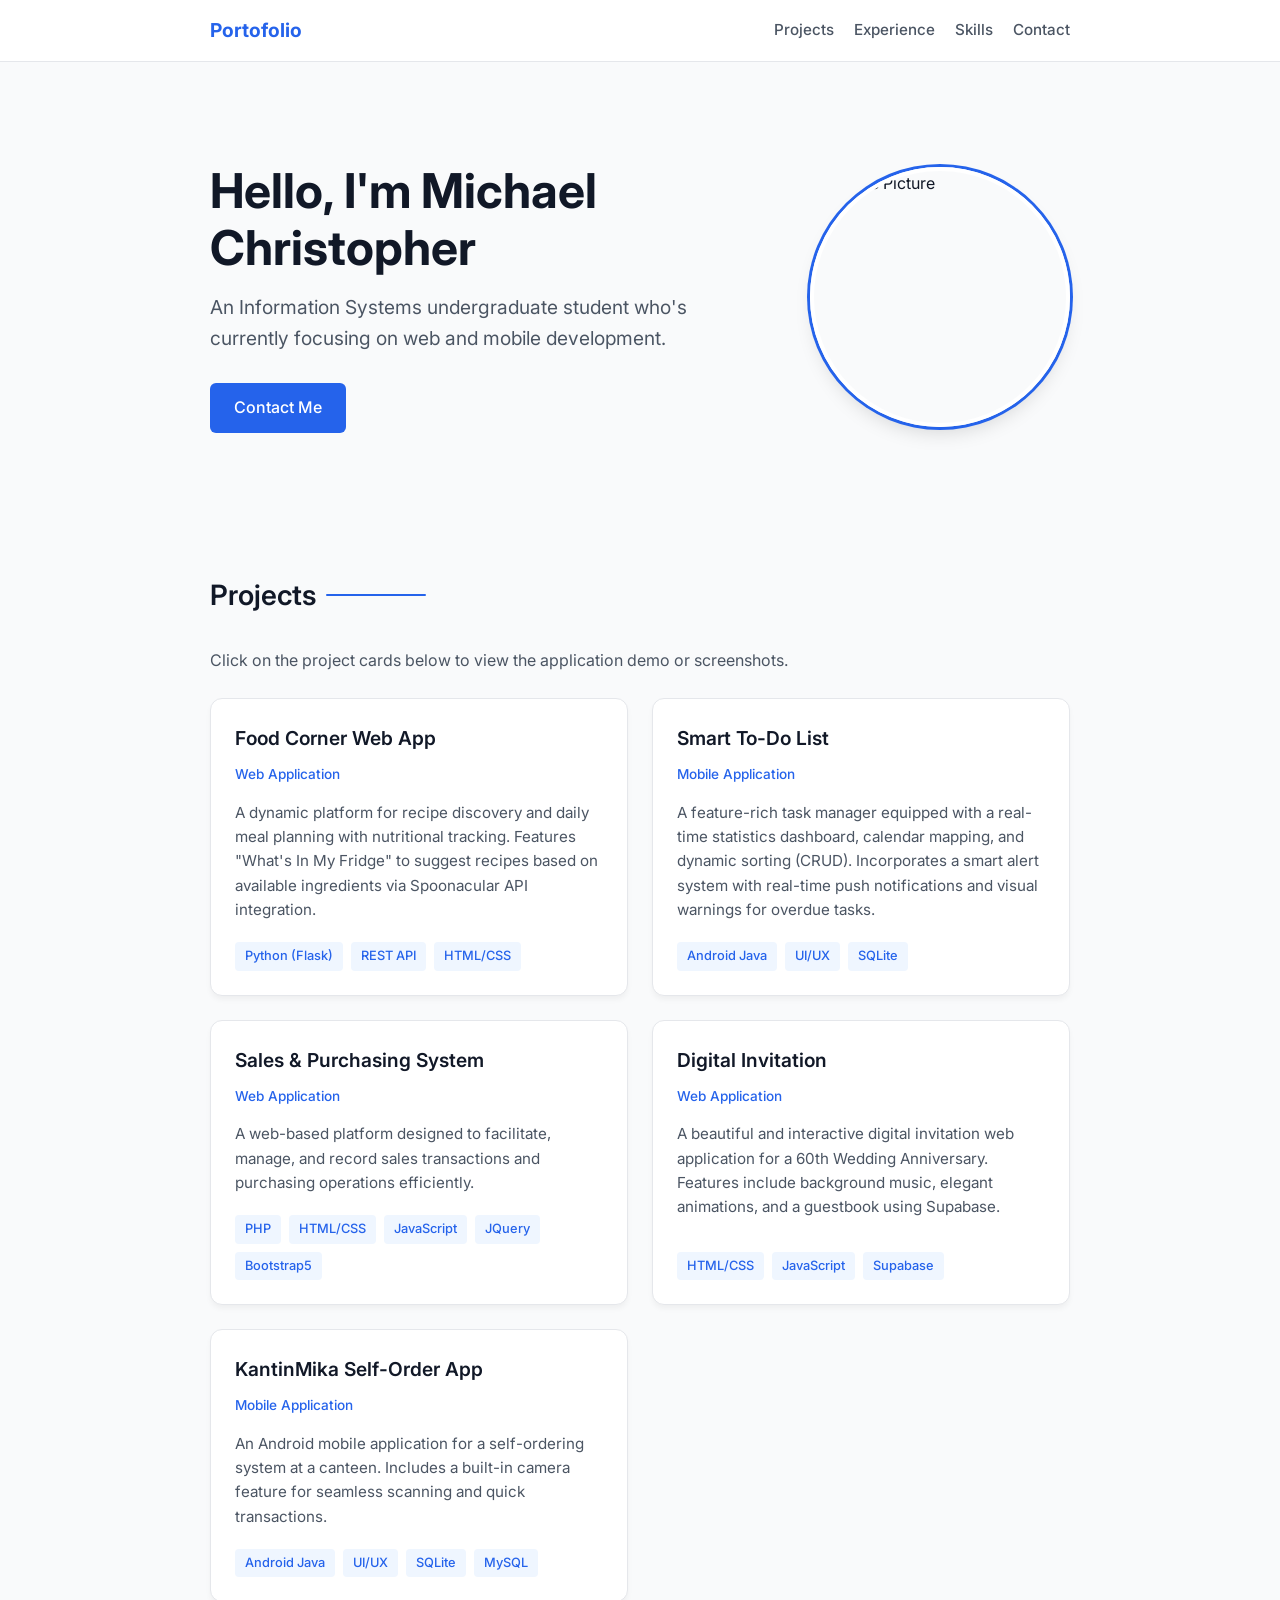
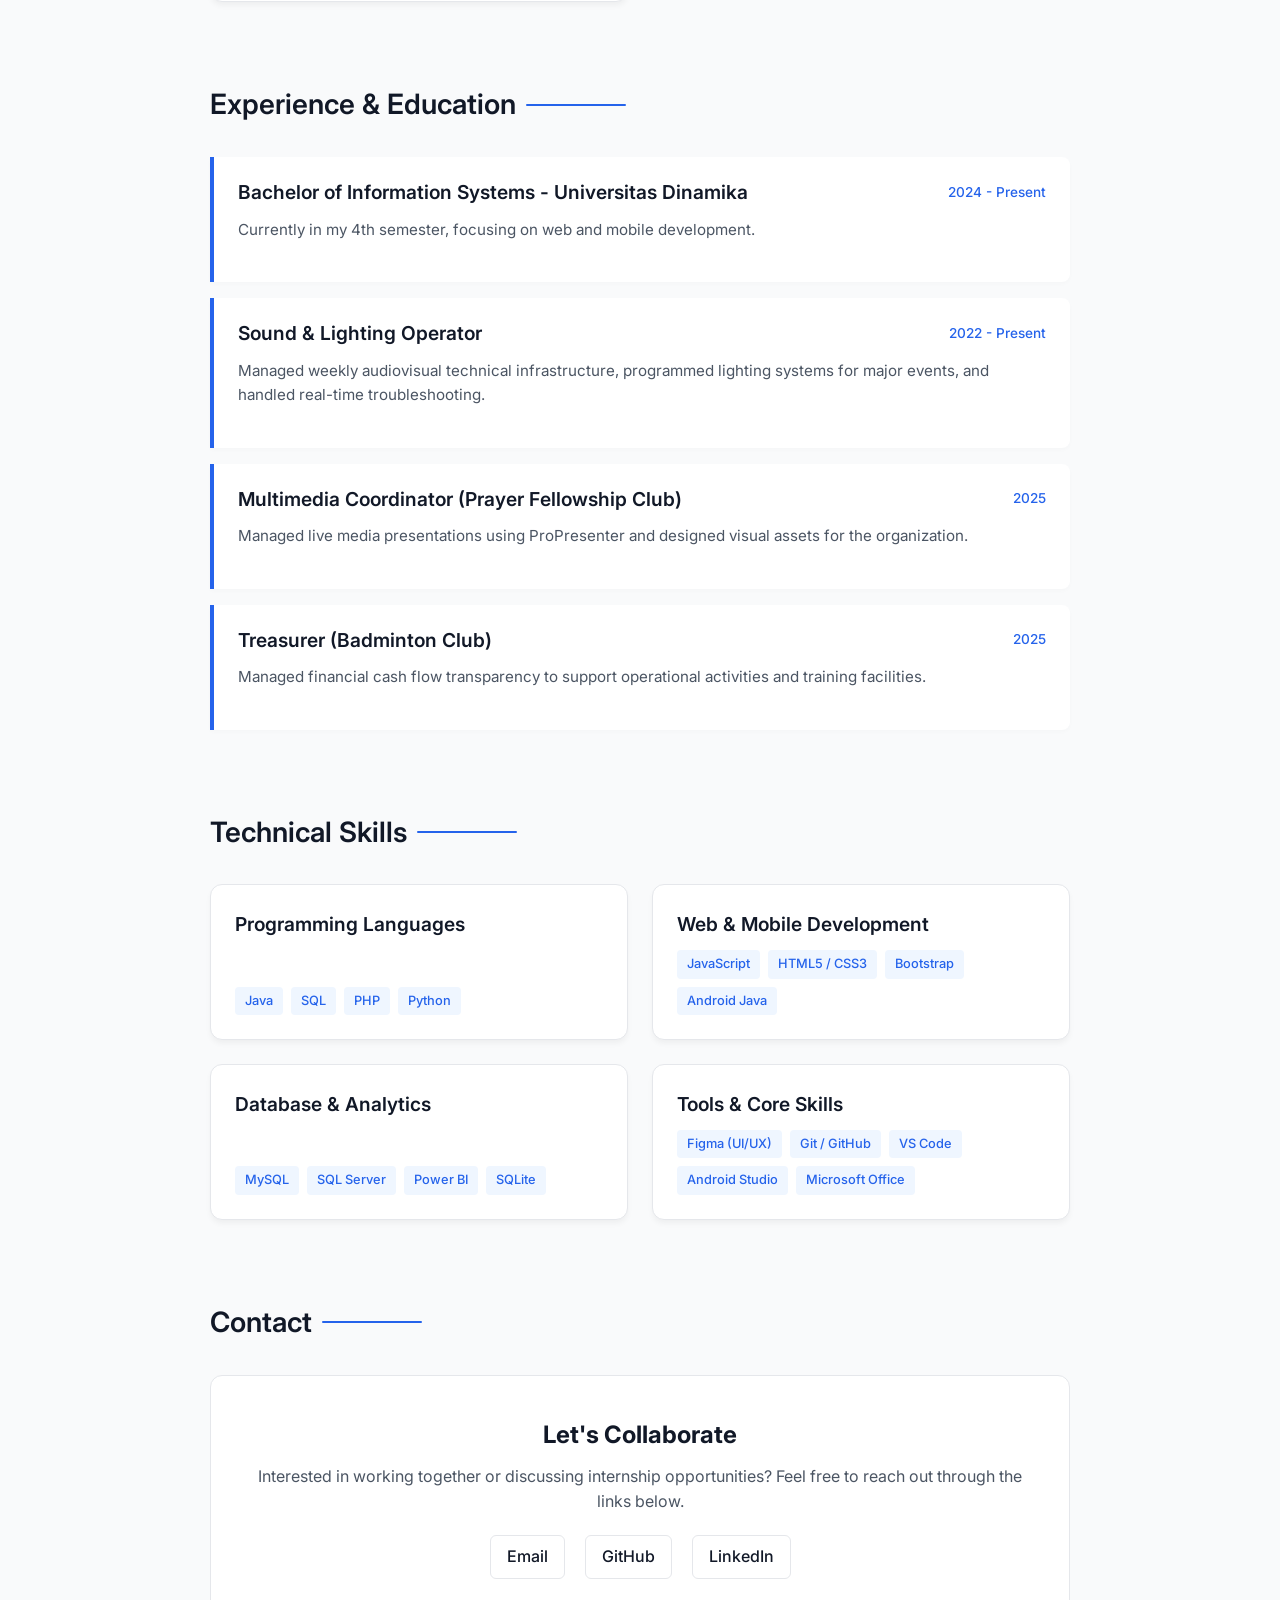
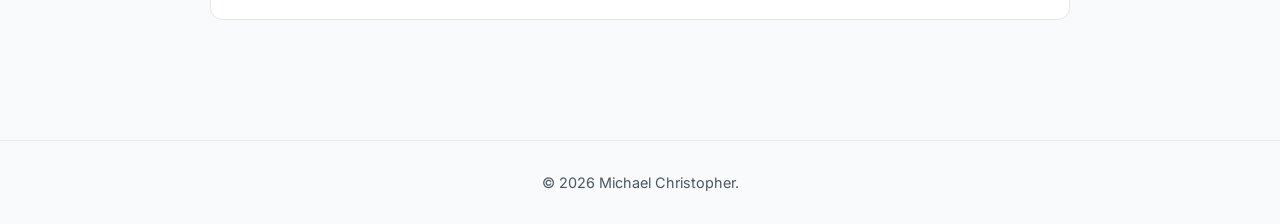
==== index.html @ 3470e1c9 "Initial commit porto" ====
<!DOCTYPE html>
<html lang="en">

<head>
    <meta charset="UTF-8">
    <meta name="viewport" content="width=device-width, initial-scale=1.0">
    <title>Portfolio | Michael Christopher</title>
    <link rel="preconnect" href="https://fonts.googleapis.com">
    <link rel="preconnect" href="https://fonts.gstatic.com" crossorigin>
    <link href="https://fonts.googleapis.com/css2?family=Inter:wght@300;400;500;600;700&display=swap" rel="stylesheet">
    <link rel="stylesheet" href="style.css">
</head>

<body>

    <!-- Navigation -->
    <nav>
        <div class="nav-container">
            <a href="#" class="nav-logo">Portofolio</a>
            <div class="nav-links">
                <a href="#projects">Projects</a>
                <a href="#experience">Experience</a>
                <a href="#skills">Skills</a>
                <a href="#contact">Contact</a>
            </div>
        </div>
    </nav>

    <div class="container">

        <!-- Hero Section with Photo -->
        <section class="hero">
            <div class="hero-text">
                <h1>Hello, I'm Michael Christopher</h1>
                <p>An Information Systems undergraduate student who's currently focusing on web and mobile development.
                </p>
                <a href="#contact" class="btn">Contact Me</a>
            </div>
            <div class="hero-image-container">
                <img src="IMG_4250.jpg" alt="Profile Picture">
            </div>
        </section>

        <!-- Projects Section -->
        <section id="projects">
            <h2 class="section-title">Projects</h2>
            <p style="margin-bottom: 25px; color: var(--text-secondary);">Click on the project cards below to view the
                application demo or screenshots.</p>

            <div class="grid">

                <!-- Food Corner Project (VIDEO) -->
                <div class="card project-card" onclick="openLightbox('food-corner')">
                    <h3 class="card-title">Food Corner Web App</h3>
                    <span class="card-date">Web Application</span>
                    <p class="card-desc">A dynamic platform for recipe discovery and daily meal planning with
                        nutritional tracking. Features "What's In My Fridge" to suggest recipes based on available
                        ingredients via Spoonacular API integration.</p>
                    <div class="tags">
                        <span class="tag">Python (Flask)</span>
                        <span class="tag">REST API</span>
                        <span class="tag">HTML/CSS</span>
                    </div>
                </div>

                <!-- Smart To-Do List Project (IMAGES) -->
                <div class="card project-card" onclick="openLightbox('todo-list')">
                    <h3 class="card-title">Smart To-Do List</h3>
                    <span class="card-date">Mobile Application</span>
                    <p class="card-desc">A feature-rich task manager equipped with a real-time statistics dashboard,
                        calendar mapping, and dynamic sorting (CRUD). Incorporates a smart alert system with real-time
                        push notifications and visual warnings for overdue tasks.</p>
                    <div class="tags">
                        <span class="tag">Android Java</span>
                        <span class="tag">UI/UX</span>
                        <span class="tag">SQLite</span>
                    </div>
                </div>

                <!-- Sales & Purchasing Project (IMAGES) -->
                <div class="card project-card" onclick="openLightbox('sales-system')">
                    <h3 class="card-title">Sales & Purchasing System</h3>
                    <span class="card-date">Web Application</span>
                    <p class="card-desc">A web-based platform designed to facilitate, manage, and record sales
                        transactions and purchasing operations efficiently.</p>
                    <div class="tags">
                        <span class="tag">PHP</span>
                        <span class="tag">HTML/CSS</span>
                        <span class="tag">JavaScript</span>
                        <span class="tag">JQuery</span>
                        <span class="tag">Bootstrap5</span>
                    </div>
                </div>

                <!-- Digital Invitation Project (IMAGES) -->
                <div class="card project-card" onclick="openLightbox('digital-invitation')">
                    <h3 class="card-title">Digital Invitation</h3>
                    <span class="card-date">Web Application</span>
                    <p class="card-desc">A beautiful and interactive digital invitation web application for a 60th
                        Wedding Anniversary. Features include background music, elegant animations, and a guestbook
                        using Supabase.</p>
                    <div class="tags">
                        <span class="tag">HTML/CSS</span>
                        <span class="tag">JavaScript</span>
                        <span class="tag">Supabase</span>
                    </div>
                </div>

                <!-- Kantin Self-Order App (IMAGES) -->
                <div class="card project-card" onclick="openLightbox('canteen-app')">
                    <h3 class="card-title">KantinMika Self-Order App</h3>
                    <span class="card-date">Mobile Application</span>
                    <p class="card-desc">An Android mobile application for a self-ordering system at a canteen. Includes
                        a built-in camera feature for seamless scanning and quick transactions.</p>
                    <div class="tags">
                        <span class="tag">Android Java</span>
                        <span class="tag">UI/UX</span>
                        <span class="tag">SQLite</span>
                        <span class="tag">MySQL</span>
                    </div>
                </div>

            </div>
        </section>

        <!-- Experience & Education Section -->
        <section id="experience">
            <h2 class="section-title">Experience & Education</h2>

            <div class="list-item">
                <div class="list-header">
                    <h3 class="card-title" style="margin:0;">Bachelor of Information Systems - Universitas Dinamika</h3>
                    <span class="card-date" style="margin:0;">2024 - Present</span>
                </div>
                <p class="card-desc" style="margin-top:10px;">Currently in my 4th semester, focusing on web and mobile
                    development.</p>
            </div>

            <div class="list-item">
                <div class="list-header">
                    <h3 class="card-title" style="margin:0;">Sound & Lighting Operator</h3>
                    <span class="card-date" style="margin:0;">2022 - Present</span>
                </div>
                <p class="card-desc" style="margin-top:10px;">Managed weekly audiovisual technical infrastructure,
                    programmed lighting systems for major events, and handled real-time troubleshooting.</p>
            </div>

            <div class="list-item">
                <div class="list-header">
                    <h3 class="card-title" style="margin:0;">Multimedia Coordinator (Prayer Fellowship Club)</h3>
                    <span class="card-date" style="margin:0;">2025</span>
                </div>
                <p class="card-desc" style="margin-top:10px;">Managed live media presentations using ProPresenter and
                    designed visual assets for the organization.</p>
            </div>

            <div class="list-item">
                <div class="list-header">
                    <h3 class="card-title" style="margin:0;">Treasurer (Badminton Club)</h3>
                    <span class="card-date" style="margin:0;">2025</span>
                </div>
                <p class="card-desc" style="margin-top:10px;">Managed financial cash flow transparency to support
                    operational activities and training facilities.</p>
            </div>
        </section>

        <!-- Skills Section -->
        <section id="skills">
            <h2 class="section-title">Technical Skills</h2>
            <div class="grid">

                <div class="card">
                    <h3 class="card-title">Programming Languages</h3>
                    <div class="tags">
                        <span class="tag">Java</span>
                        <span class="tag">SQL</span>
                        <span class="tag">PHP</span>
                        <span class="tag">Python</span>
                    </div>
                </div>

                <div class="card">
                    <h3 class="card-title">Web & Mobile Development</h3>
                    <div class="tags">
                        <span class="tag">JavaScript</span>
                        <span class="tag">HTML5 / CSS3</span>
                        <span class="tag">Bootstrap</span>
                        <span class="tag">Android Java</span>
                    </div>
                </div>

                <div class="card">
                    <h3 class="card-title">Database & Analytics</h3>
                    <div class="tags">
                        <span class="tag">MySQL</span>
                        <span class="tag">SQL Server</span>
                        <span class="tag">Power BI</span>
                        <span class="tag">SQLite</span>
                    </div>
                </div>

                <div class="card">
                    <h3 class="card-title">Tools & Core Skills</h3>
                    <div class="tags">
                        <span class="tag">Figma (UI/UX)</span>
                        <span class="tag">Git / GitHub</span>
                        <span class="tag">VS Code</span>
                        <span class="tag">Android Studio</span>
                        <span class="tag">Microsoft Office</span>
                    </div>
                </div>

            </div>
        </section>

        <!-- Contact Section -->
        <section id="contact">
            <h2 class="section-title">Contact</h2>
            <div class="contact-box">
                <h3 style="margin-bottom: 10px; font-size: 1.5rem;">Let's Collaborate</h3>
                <p style="color: var(--text-secondary);">Interested in working together or discussing internship
                    opportunities? Feel free to reach out through the links below.</p>
                <div class="social-links">
                    <a href="mailto:mike170404@gmail.com">Email</a>
                    <a href="https://github.com/DroXoY" target="_blank">GitHub</a>
                    <a href="https://www.linkedin.com/in/michael-christopher-154060132/" target="_blank">LinkedIn</a>
                </div>
            </div>
        </section>

    </div>

    <!-- Footer -->
    <footer>
        <p>&copy; 2026 Michael Christopher.</p>
    </footer>

    <!-- The Lightbox Modal (Hidden by default) -->
    <div id="lightboxModal" class="modal">
        <div class="modal-content-wrapper">
            <span class="close-modal" onclick="closeLightbox()">&times;</span>

            <!-- Tempat untuk Gambar -->
            <img class="modal-content" id="lightboxImg">

            <!-- Tempat untuk Video YouTube atau Lokal -->
            <div id="videoWrapper" style="display:none;">
                <iframe id="lightboxVideo" width="100%" height="100%" src="" frameborder="0"
                    allow="accelerometer; autoplay; clipboard-write; encrypted-media; gyroscope; picture-in-picture"
                    allowfullscreen></iframe>
                <video id="lightboxLocalVideo" width="100%" height="100%" controls style="display:none;"></video>
            </div>

            <div class="image-counter" id="imageCounter"></div>

            <!-- Navigation Buttons -->
            <a class="prev" id="prevBtn" onclick="changeLightboxImage(-1)">&#10094;</a>
            <a class="next" id="nextBtn" onclick="changeLightboxImage(1)">&#10095;</a>
        </div>
    </div>

    <!-- JavaScript for Dynamic Media Lightbox -->
    <script>
        // Data Media Proyek: Bisa berisi link Video YouTube ATAU array file Gambar
        const projectMedia = {
            'food-corner': {
                type: 'video',
                // UBAH TAUTAN INI DENGAN TAUTAN EMBED YOUTUBE MILIKMU
                // Pastikan formatnya "https://www.youtube.com/embed/ID_VIDEO_KAMU"
                url: 'https://www.youtube.com/embed/8Z9wS2TDDh8'
            },
            'todo-list': {
                type: 'image',
                // Sesuaikan dengan nama screenshot aslimu di folder
                items: ['todo-1.jpg', 'todo-2.jpg', 'todo-3.jpg', 'todo-4.jpg']
            },
            'sales-system': {
                type: 'image',
                // Sesuaikan dengan nama screenshot aslimu di folder
                items: ['pweb-1.png', 'pweb-3.png', 'pweb-2.png']
            },
            'digital-invitation': {
                type: 'local_video',
                url: 'digital-invitation.mp4'
            },
            'canteen-app': {
                type: 'image',
                // Tambahkan screenshot kantin app di sini
                items: [
                    'kantin-1.jpg', 'kantin-2.jpg', 'kantin-3.jpg', 'kantin-4.jpg',
                    'kantin-5.jpg', 'kantin-6.jpg', 'kantin-7.jpg', 'kantin-8.jpg',
                    'kantin-9.jpg', 'kantin-10.jpg', 'kantin-11.jpg', 'kantin-12.jpg',
                    'kantin-13.jpg', 'kantin-14.jpg'
                ]
            }
        };

        let currentProjectKey = '';
        let currentImageIndex = 0;

        function openLightbox(projectKey) {
            currentProjectKey = projectKey;
            currentImageIndex = 0;
            const media = projectMedia[projectKey];

            if (media) {
                document.getElementById('lightboxModal').style.display = "block";
                document.body.style.overflow = "hidden"; // Mencegah scrolling latar belakang

                const imgElement = document.getElementById('lightboxImg');
                const videoWrapper = document.getElementById('videoWrapper');
                const videoElement = document.getElementById('lightboxVideo');
                const localVideoElement = document.getElementById('lightboxLocalVideo');
                const counterElement = document.getElementById('imageCounter');
                const prevBtn = document.getElementById('prevBtn');
                const nextBtn = document.getElementById('nextBtn');

                // Sembunyikan semua media terlebih dahulu
                imgElement.style.display = 'none';
                videoWrapper.style.display = 'none';
                videoElement.style.display = 'none';
                localVideoElement.style.display = 'none';
                videoElement.src = '';
                localVideoElement.src = '';

                // Logika jika media berupa Video YouTube
                if (media.type === 'video') {
                    videoWrapper.style.display = 'block';
                    videoElement.style.display = 'block';
                    videoElement.src = media.url; // Memasukkan URL video
                    counterElement.style.display = 'none';
                    prevBtn.style.display = 'none';
                    nextBtn.style.display = 'none';
                }
                // Logika jika media berupa Video Lokal (MP4)
                else if (media.type === 'local_video') {
                    videoWrapper.style.display = 'block';
                    localVideoElement.style.display = 'block';
                    localVideoElement.src = media.url;
                    counterElement.style.display = 'none';
                    prevBtn.style.display = 'none';
                    nextBtn.style.display = 'none';
                }
                // Logika jika media berupa Kumpulan Gambar
                else if (media.type === 'image') {
                    imgElement.style.display = 'block';
                    counterElement.style.display = 'block';

                    if (media.items.length > 1) {
                        prevBtn.style.display = 'flex';
                        nextBtn.style.display = 'flex';
                    } else {
                        prevBtn.style.display = 'none';
                        nextBtn.style.display = 'none';
                    }
                    updateLightboxView();
                }
            } else {
                alert("Media coming soon!");
            }
        }

        function closeLightbox() {
            document.getElementById('lightboxModal').style.display = "none";
            document.body.style.overflow = "auto";

            // SANGAT PENTING: Menghapus SRC iframe dan video agar berhenti memutar saat ditutup
            document.getElementById('lightboxVideo').src = '';
            document.getElementById('lightboxLocalVideo').src = '';
        }

        function changeLightboxImage(step) {
            const media = projectMedia[currentProjectKey];
            if (media.type !== 'image') return;

            currentImageIndex += step;
            if (currentImageIndex >= media.items.length) {
                currentImageIndex = 0;
            }
            if (currentImageIndex < 0) {
                currentImageIndex = media.items.length - 1;
            }
            updateLightboxView();
        }

        function updateLightboxView() {
            const media = projectMedia[currentProjectKey];
            if (media.type !== 'image') return;

            const imgElement = document.getElementById('lightboxImg');
            const counterElement = document.getElementById('imageCounter');

            imgElement.src = media.items[currentImageIndex];
            counterElement.innerHTML = (currentImageIndex + 1) + ' / ' + media.items.length;
        }

        // Menutup modal jika area gelap di luar gambar/video diklik
        window.onclick = function (event) {
            const modal = document.getElementById('lightboxModal');
            // Cek jika yang diklik adalah background hitam atau wrappernya
            if (event.target == modal || event.target.className == 'modal-content-wrapper') {
                closeLightbox();
            }
        }
    </script>

</body>

</html>
---- style.css ----
:root {
    --bg-color: #f9fafb;
    --surface-color: #ffffff;
    --text-primary: #111827;
    --text-secondary: #4b5563;
    --accent-color: #2563eb;
    --accent-hover: #1d4ed8;
    --border-color: #e5e7eb;
}

* {
    margin: 0;
    padding: 0;
    box-sizing: border-box;
}
html {
    scroll-behavior: smooth;
}

body {
    font-family: 'Inter', sans-serif;
    background-color: var(--bg-color);
    color: var(--text-primary);
    line-height: 1.6;
}

/* Navigation */
nav {
    background-color: var(--surface-color);
    border-bottom: 1px solid var(--border-color);
    position: sticky;
    top: 0;
    z-index: 100;
    padding: 15px 0;
}

.nav-container {
    max-width: 900px;
    margin: 0 auto;
    display: flex;
    justify-content: space-between;
    align-items: center;
    padding: 0 20px;
}

.nav-logo {
    font-weight: 700;
    font-size: 1.2rem;
    color: var(--accent-color);
    text-decoration: none;
}

.nav-links {
    display: flex;
    gap: 20px;
}

.nav-links a {
    text-decoration: none;
    color: var(--text-secondary);
    font-weight: 500;
    font-size: 0.95rem;
    transition: color 0.2s;
}

.nav-links a:hover {
    color: var(--accent-color);
}

/* Main Container */
.container {
    max-width: 900px;
    margin: 0 auto;
    padding: 40px 20px;
}

section {
    margin-bottom: 80px;
    scroll-margin-top: 80px;
}

.section-title {
    font-size: 1.75rem;
    font-weight: 600;
    margin-bottom: 30px;
    color: var(--text-primary);
    display: flex;
    align-items: center;
    gap: 10px;
}

.section-title::after {
    content: "";
    height: 2px;
    background-color: var(--accent-color);
    flex-grow: 1;
    max-width: 100px;
    border-radius: 2px;
}

/* Hero Section with Photo */
.hero {
    display: flex;
    align-items: center;
    justify-content: space-between;
    gap: 40px;
    padding: 60px 0;
}

.hero-text {
    flex: 1;
}

.hero-text h1 {
    font-size: 3rem;
    font-weight: 700;
    margin-bottom: 15px;
    color: var(--text-primary);
    line-height: 1.2;
}

.hero-text p {
    font-size: 1.2rem;
    color: var(--text-secondary);
    max-width: 600px;
    margin-bottom: 30px;
}

.btn {
    display: inline-block;
    background-color: var(--accent-color);
    color: white;
    padding: 12px 24px;
    border-radius: 6px;
    text-decoration: none;
    font-weight: 500;
    transition: background-color 0.2s;
}

.btn:hover {
    background-color: var(--accent-hover);
}

/* Profile Photo CSS */
.hero-image-container {
    flex-shrink: 0;
    width: 260px;
    height: 260px;
    border-radius: 50%;
    overflow: hidden;
    border: 4px solid var(--surface-color);
    box-shadow: 0 0 0 3px var(--accent-color), 0 10px 20px -5px rgba(0,0,0,0.15);
}

.hero-image-container img {
    width: 100%;
    height: 100%;
    object-fit: cover;
    object-position: center 15%; 
}

/* Cards Grid */
.grid {
    display: grid;
    grid-template-columns: repeat(auto-fit, minmax(280px, 1fr));
    gap: 24px;
}

/* Project Cards cursor style */
.project-card {
    cursor: pointer;
}

.card {
    background: var(--surface-color);
    border: 1px solid var(--border-color);
    border-radius: 12px;
    padding: 24px;
    box-shadow: 0 4px 6px -1px rgba(0, 0, 0, 0.05);
    transition: transform 0.2s, box-shadow 0.2s;
    display: flex;
    flex-direction: column;
}

.card:hover {
    transform: translateY(-4px);
    box-shadow: 0 10px 15px -3px rgba(0, 0, 0, 0.1);
    border-color: var(--accent-color);
}

.card-title {
    font-size: 1.2rem;
    font-weight: 600;
    margin-bottom: 10px;
}

.card-date {
    font-size: 0.85rem;
    color: var(--accent-color);
    font-weight: 500;
    margin-bottom: 15px;
    display: inline-block;
}

.card-desc {
    font-size: 0.95rem;
    color: var(--text-secondary);
    margin-bottom: 20px;
    flex-grow: 1;
}

.tags {
    display: flex;
    flex-wrap: wrap;
    gap: 8px;
    margin-top: auto; /* Push tags to bottom */
}

.tag {
    background-color: #eff6ff;
    color: var(--accent-color);
    padding: 4px 10px;
    border-radius: 4px;
    font-size: 0.8rem;
    font-weight: 500;
}

/* Lightbox / Modal Styles */
.modal {
    display: none;
    position: fixed;
    z-index: 999;
    padding-top: 60px;
    left: 0;
    top: 0;
    width: 100%;
    height: 100%;
    background-color: rgba(17, 24, 39, 0.95);
}

.modal-content-wrapper {
    position: relative;
    margin: auto;
    max-width: 900px;
    width: 90%;
    display: flex;
    justify-content: center;
    align-items: center;
    flex-direction: column;
}

.modal-content {
    max-width: 100%;
    max-height: 75vh;
    border-radius: 8px;
    box-shadow: 0 25px 50px -12px rgba(0, 0, 0, 0.5);
    object-fit: contain;
}

/* Video Wrapper for responsive iframe */
#videoWrapper {
    width: 100%;
    max-width: 900px;
    aspect-ratio: 16 / 9;
    background-color: #000;
    border-radius: 8px;
    overflow: hidden;
    box-shadow: 0 25px 50px -12px rgba(0, 0, 0, 0.5);
}

.close-modal {
    position: absolute;
    top: -40px;
    right: 0;
    color: white;
    font-size: 35px;
    font-weight: bold;
    cursor: pointer;
    transition: color 0.3s;
}

.close-modal:hover {
    color: var(--accent-color);
}

/* Next & Previous Buttons */
.prev, .next {
    cursor: pointer;
    position: absolute;
    top: 50%;
    transform: translateY(-50%);
    width: auto;
    padding: 16px;
    color: white;
    font-weight: bold;
    font-size: 24px;
    transition: 0.3s ease;
    border-radius: 50%;
    background-color: rgba(0, 0, 0, 0.5);
    user-select: none;
    text-decoration: none;
    display: flex;
    align-items: center;
    justify-content: center;
    height: 60px;
    width: 60px;
}

.prev {
    left: -80px;
}

.next {
    right: -80px;
}

.prev:hover, .next:hover {
    background-color: var(--accent-color);
}

.image-counter {
    color: white;
    font-size: 1rem;
    margin-top: 15px;
    font-weight: 500;
}

/* Experience List */
.list-item {
    background: var(--surface-color);
    border-left: 4px solid var(--accent-color);
    padding: 20px 24px;
    margin-bottom: 16px;
    border-radius: 0 8px 8px 0;
    box-shadow: 0 2px 4px rgba(0,0,0,0.02);
}

.list-header {
    display: flex;
    justify-content: space-between;
    align-items: center;
    margin-bottom: 8px;
}

/* Contact Section */
.contact-box {
    background: var(--surface-color);
    padding: 40px;
    border-radius: 12px;
    text-align: center;
    border: 1px solid var(--border-color);
}

.social-links {
    display: flex;
    justify-content: center;
    gap: 20px;
    margin-top: 20px;
}

.social-links a {
    color: var(--text-primary);
    text-decoration: none;
    font-weight: 500;
    padding: 8px 16px;
    border: 1px solid var(--border-color);
    border-radius: 6px;
    transition: all 0.2s;
}

.social-links a:hover {
    border-color: var(--accent-color);
    color: var(--accent-color);
}

/* Footer */
footer {
    text-align: center;
    padding: 30px 0;
    color: var(--text-secondary);
    font-size: 0.9rem;
    border-top: 1px solid var(--border-color);
}

/* Mobile Responsiveness */
@media (max-width: 768px) {
    .hero {
        flex-direction: column-reverse;
        text-align: center;
    }
    .hero-image-container {
        width: 220px;
        height: 220px;
    }
    .hero-text p {
        margin: 0 auto 30px auto;
    }
    .list-header {
        flex-direction: column;
        align-items: flex-start;
        gap: 5px;
    }
    .prev { left: 10px; }
    .next { right: 10px; }
    .close-modal { right: 15px; top: -35px; }
    .modal-content-wrapper { width: 95%; }
}
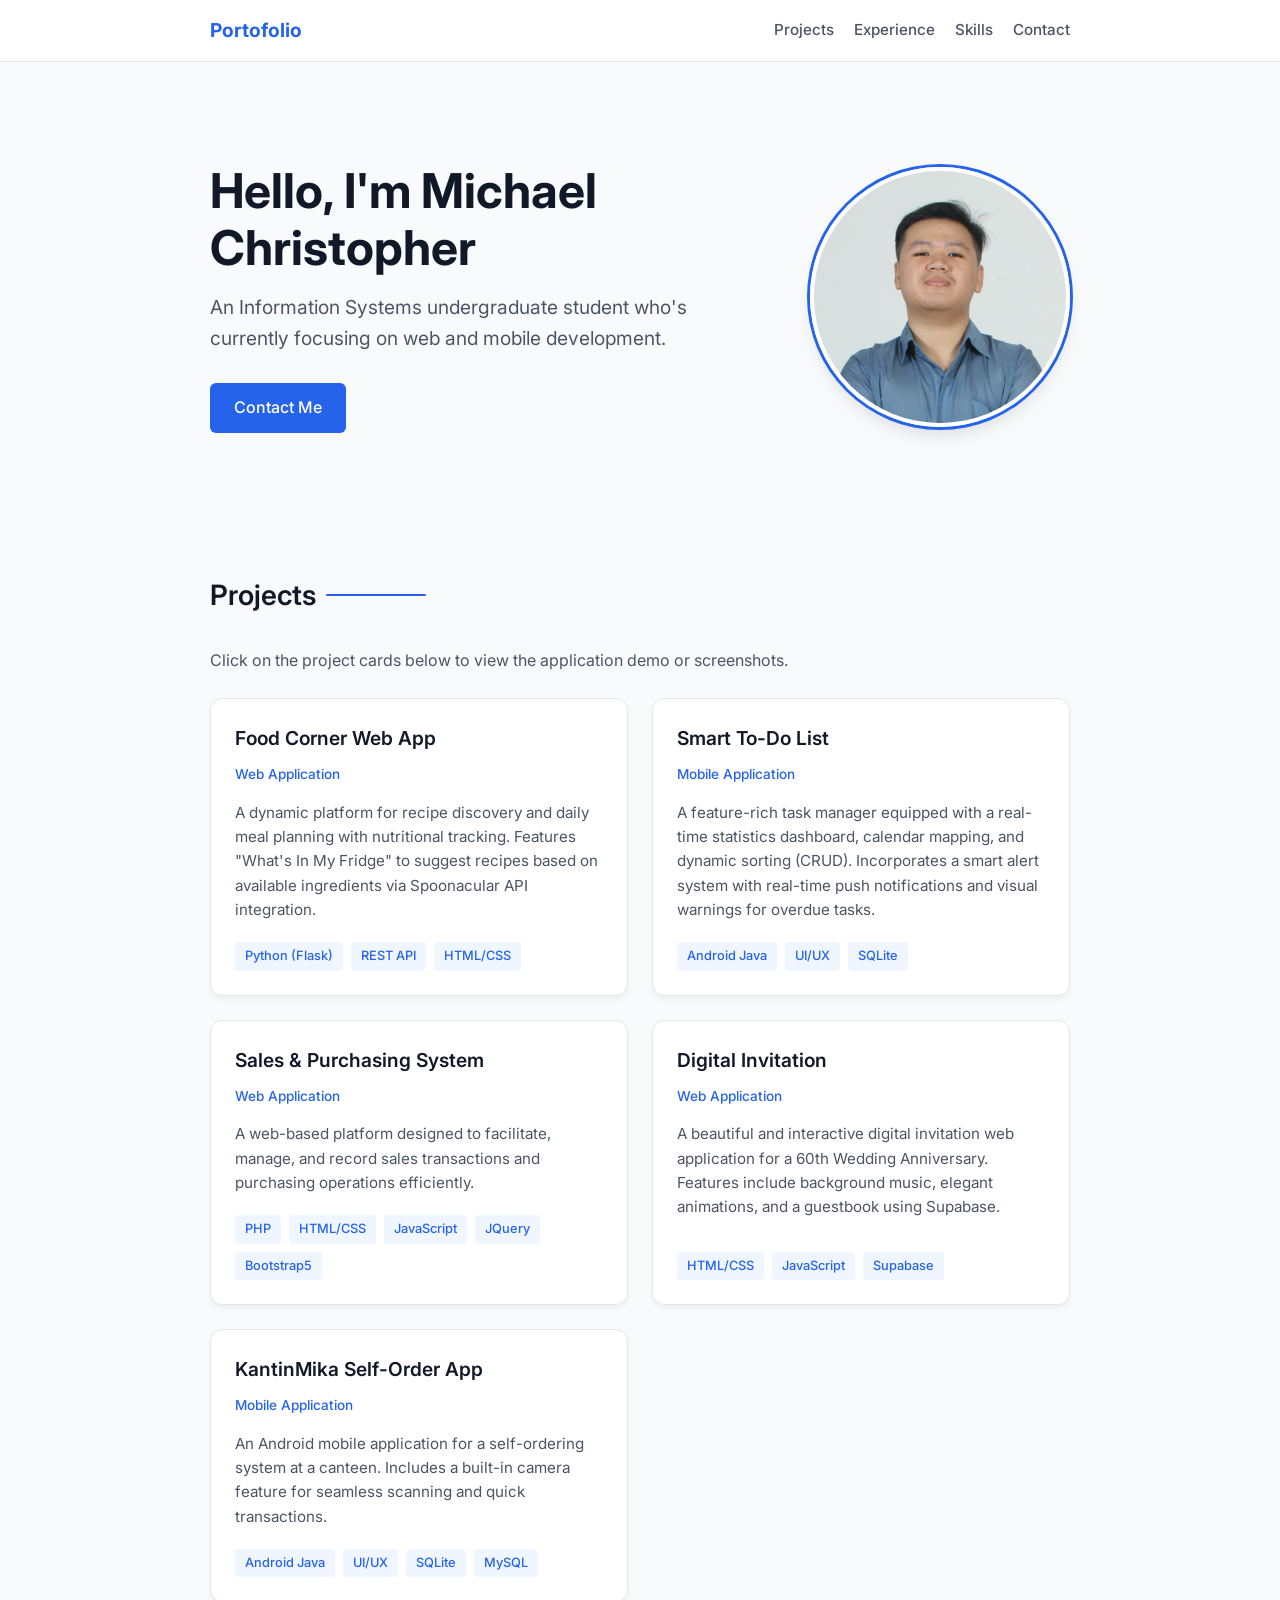
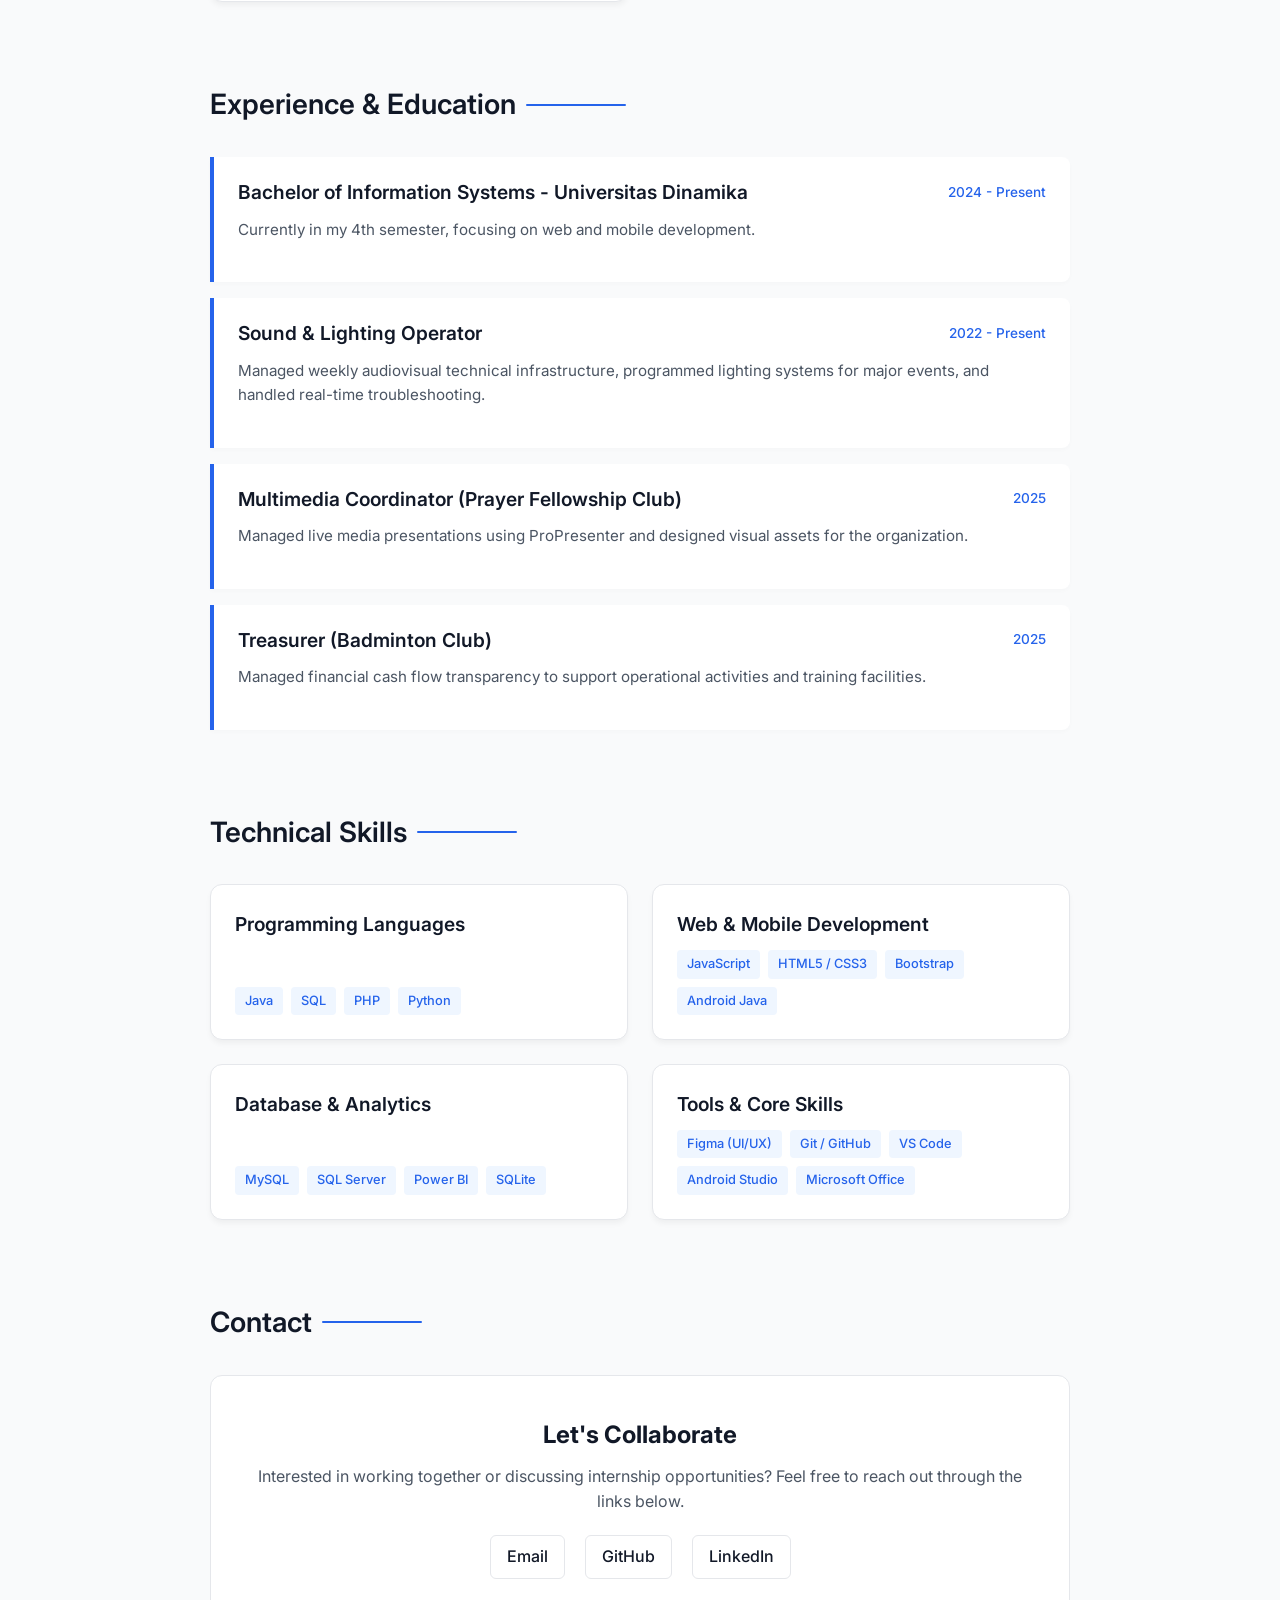
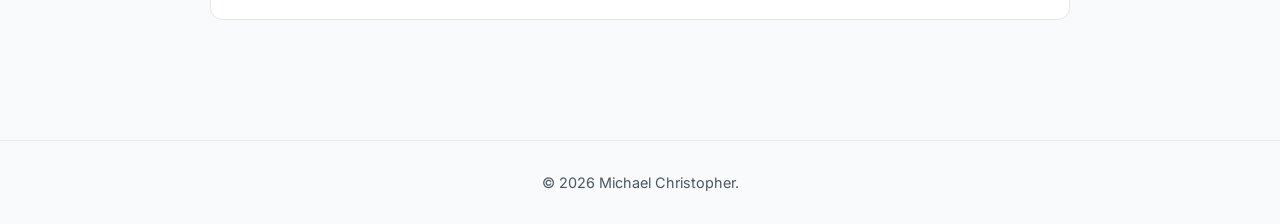
==== commit 6f3e02ec: "Change image file extension from .jpg to .JPG" ====
--- a/index.html
+++ b/index.html
@@ -37,7 +37,7 @@
                 <a href="#contact" class="btn">Contact Me</a>
             </div>
             <div class="hero-image-container">
-                <img src="IMG_4250.jpg" alt="Profile Picture">
+                <img src="IMG_4250.JPG" alt="Profile Picture">
             </div>
         </section>
 
@@ -406,4 +406,4 @@
 
 </body>
 
-</html>+</html>
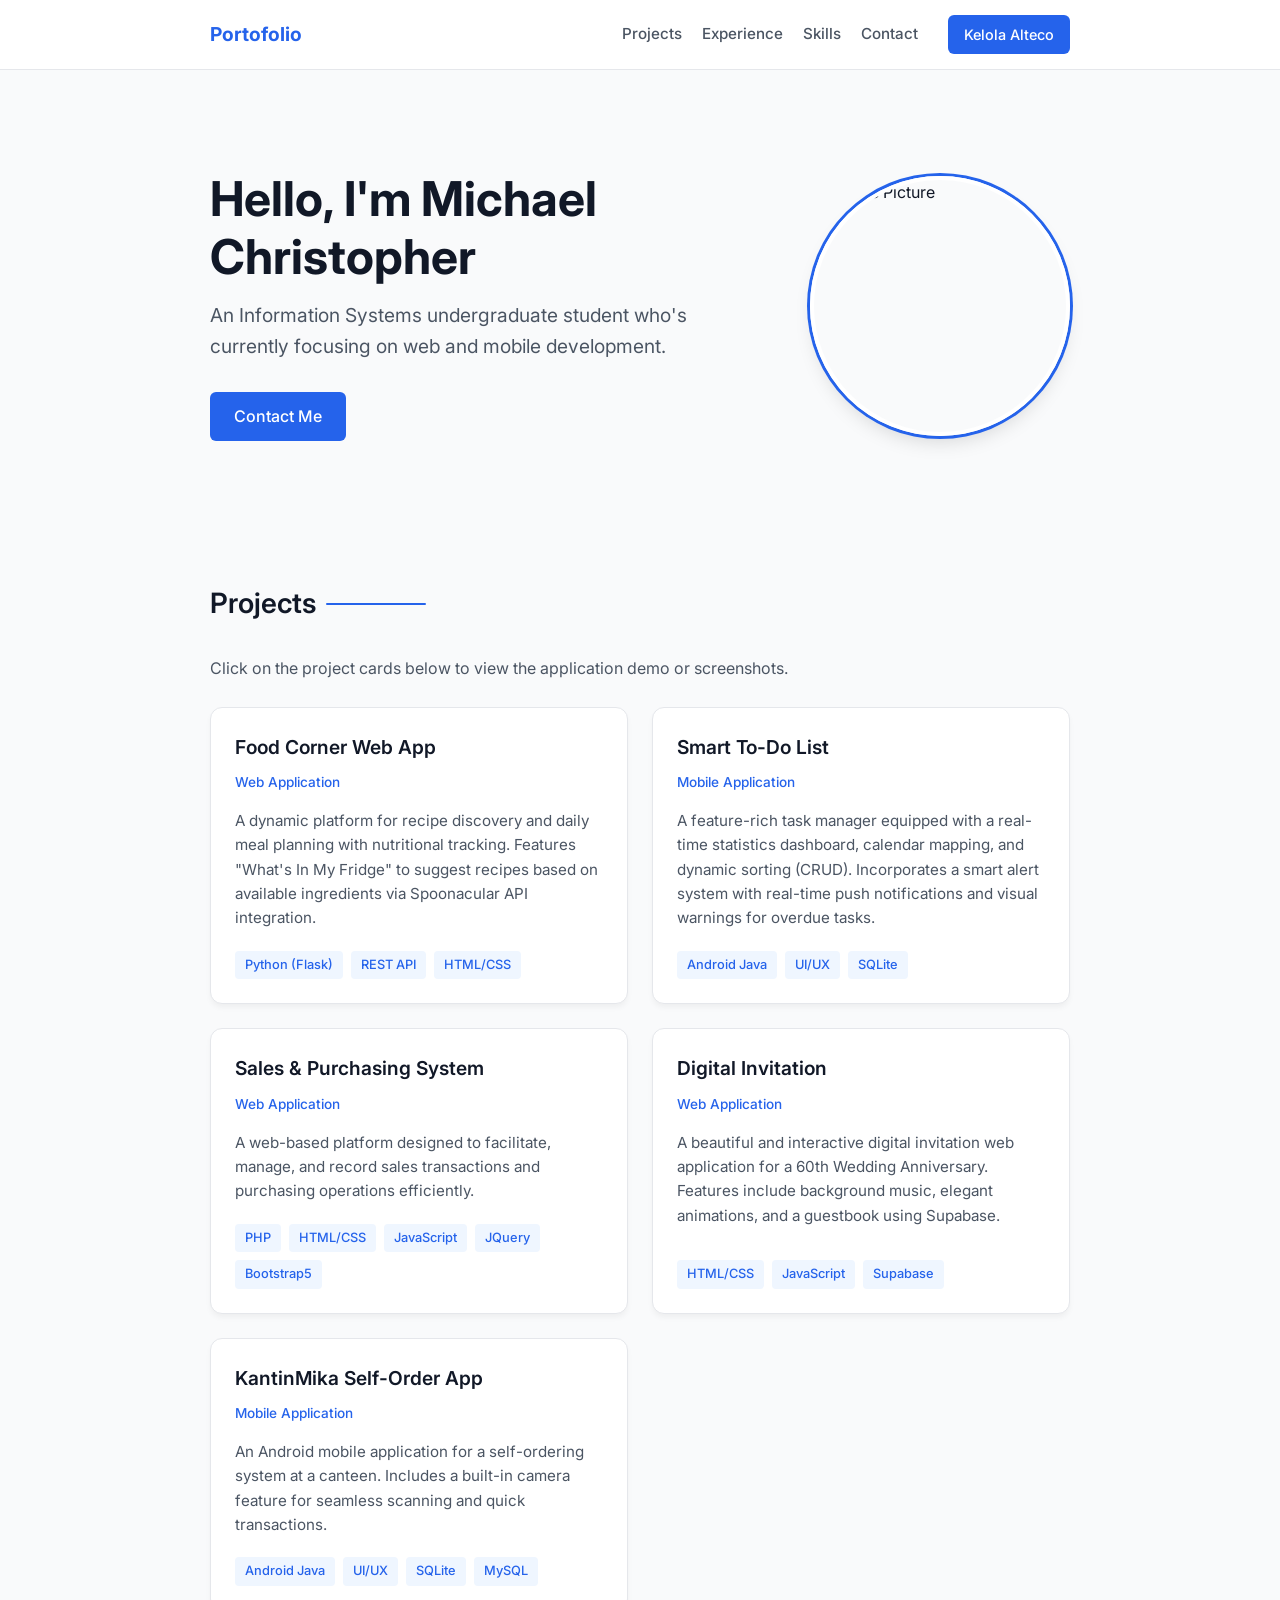
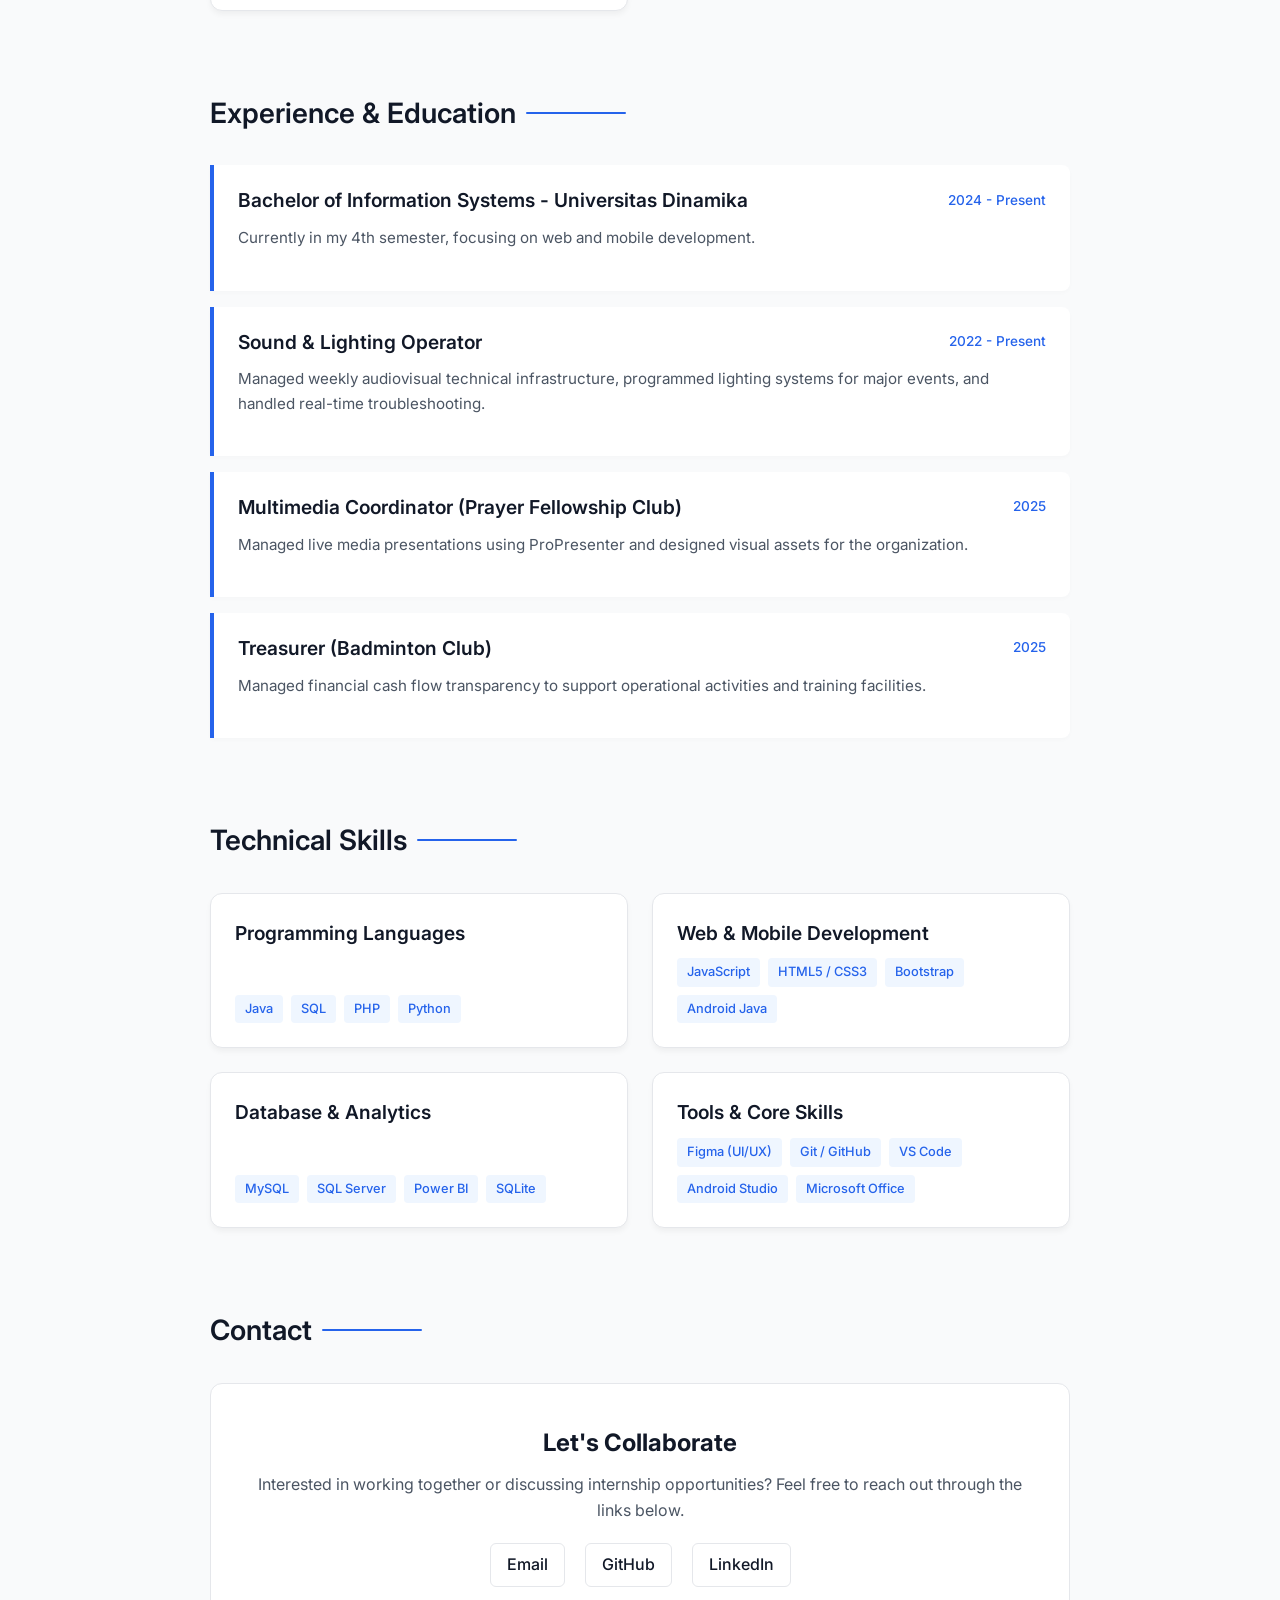
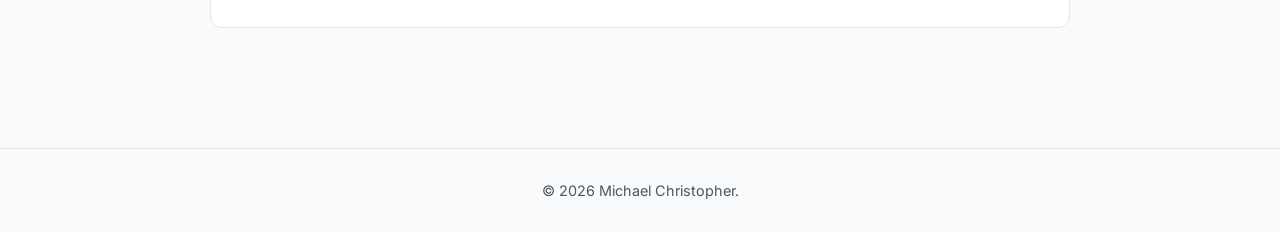
==== commit b0a3ad33: "alteco" ====
--- a/index.html
+++ b/index.html
@@ -17,11 +17,12 @@
     <nav>
         <div class="nav-container">
             <a href="#" class="nav-logo">Portofolio</a>
-            <div class="nav-links">
+            <div class="nav-links" style="align-items: center;">
                 <a href="#projects">Projects</a>
                 <a href="#experience">Experience</a>
                 <a href="#skills">Skills</a>
                 <a href="#contact">Contact</a>
+                <a href="kelola-alteco/index.html" class="btn" style="padding: 8px 16px; margin-left: 10px; font-size: 0.9rem; color: white;">Kelola Alteco</a>
             </div>
         </div>
     </nav>
@@ -37,7 +38,7 @@
                 <a href="#contact" class="btn">Contact Me</a>
             </div>
             <div class="hero-image-container">
-                <img src="IMG_4250.JPG" alt="Profile Picture">
+                <img src="IMG_4250.jpg" alt="Profile Picture">
             </div>
         </section>
 
@@ -406,4 +407,4 @@
 
 </body>
 
-</html>
+</html>
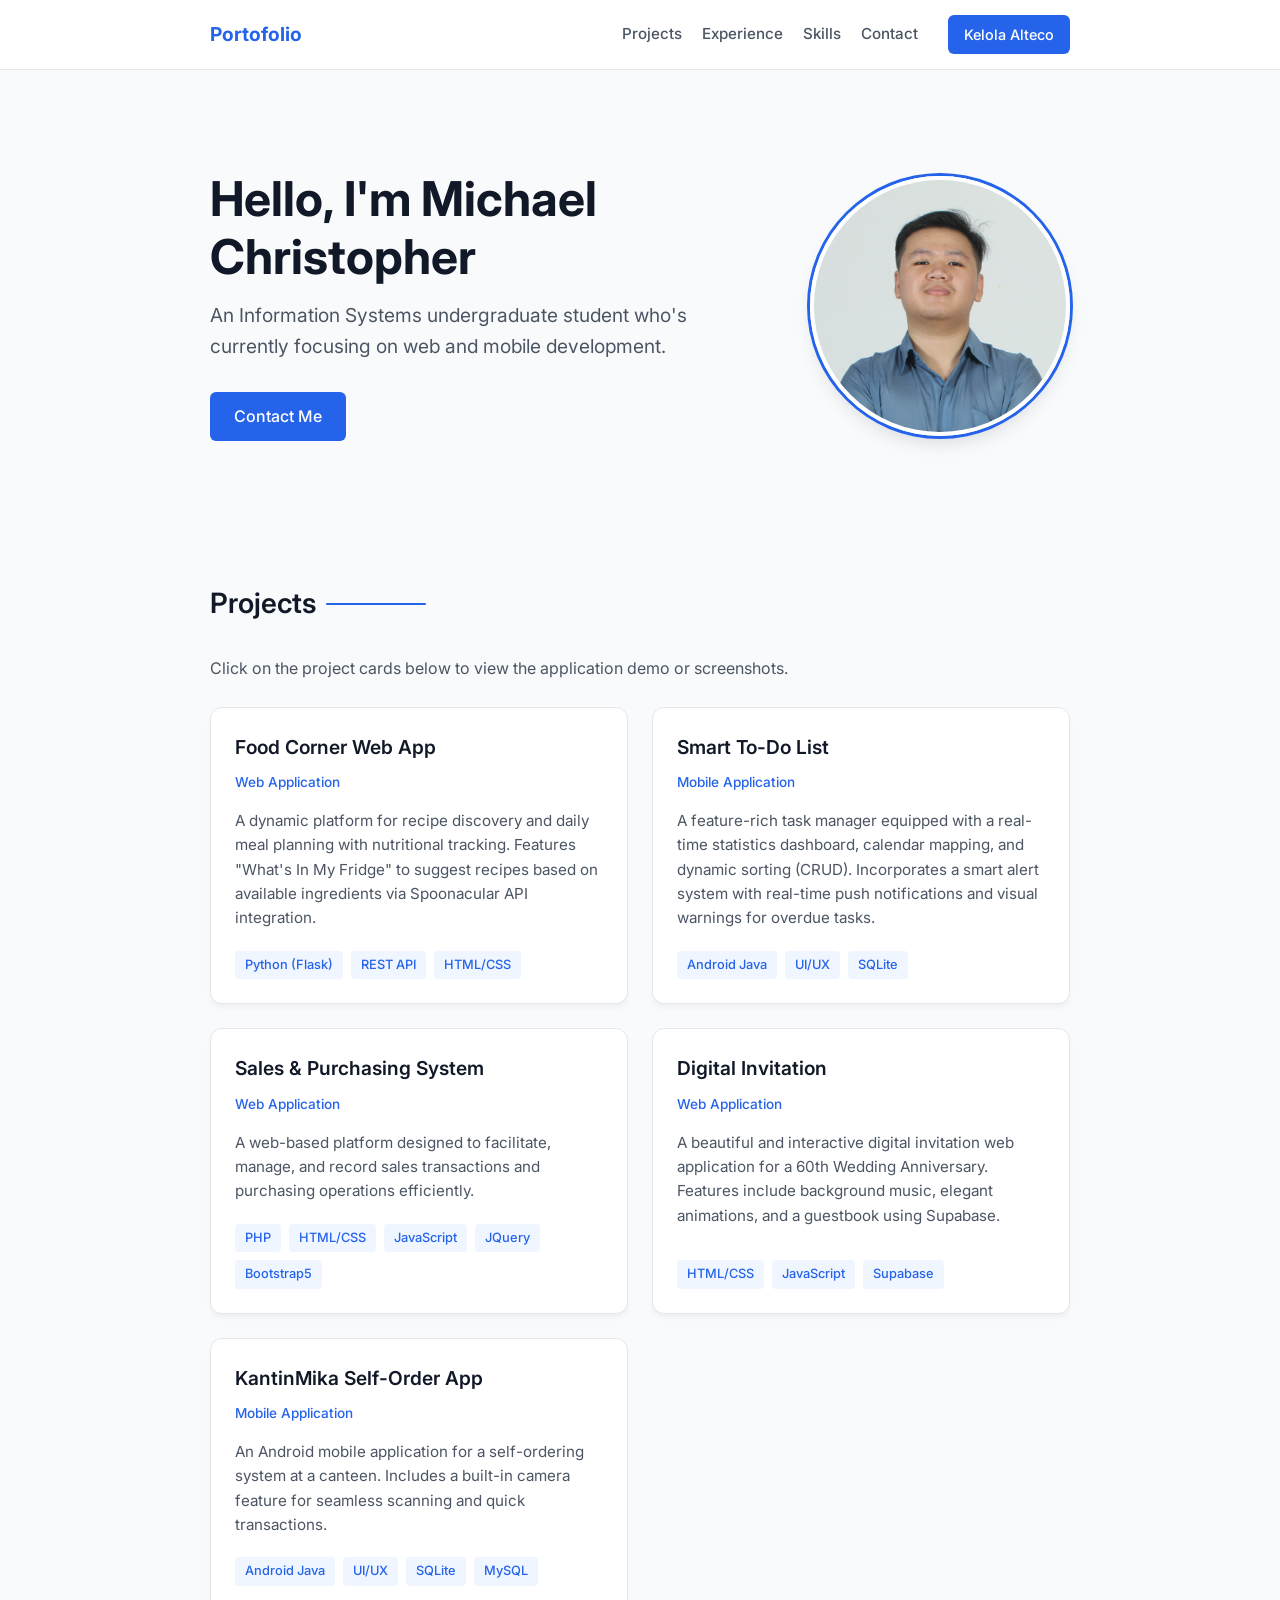
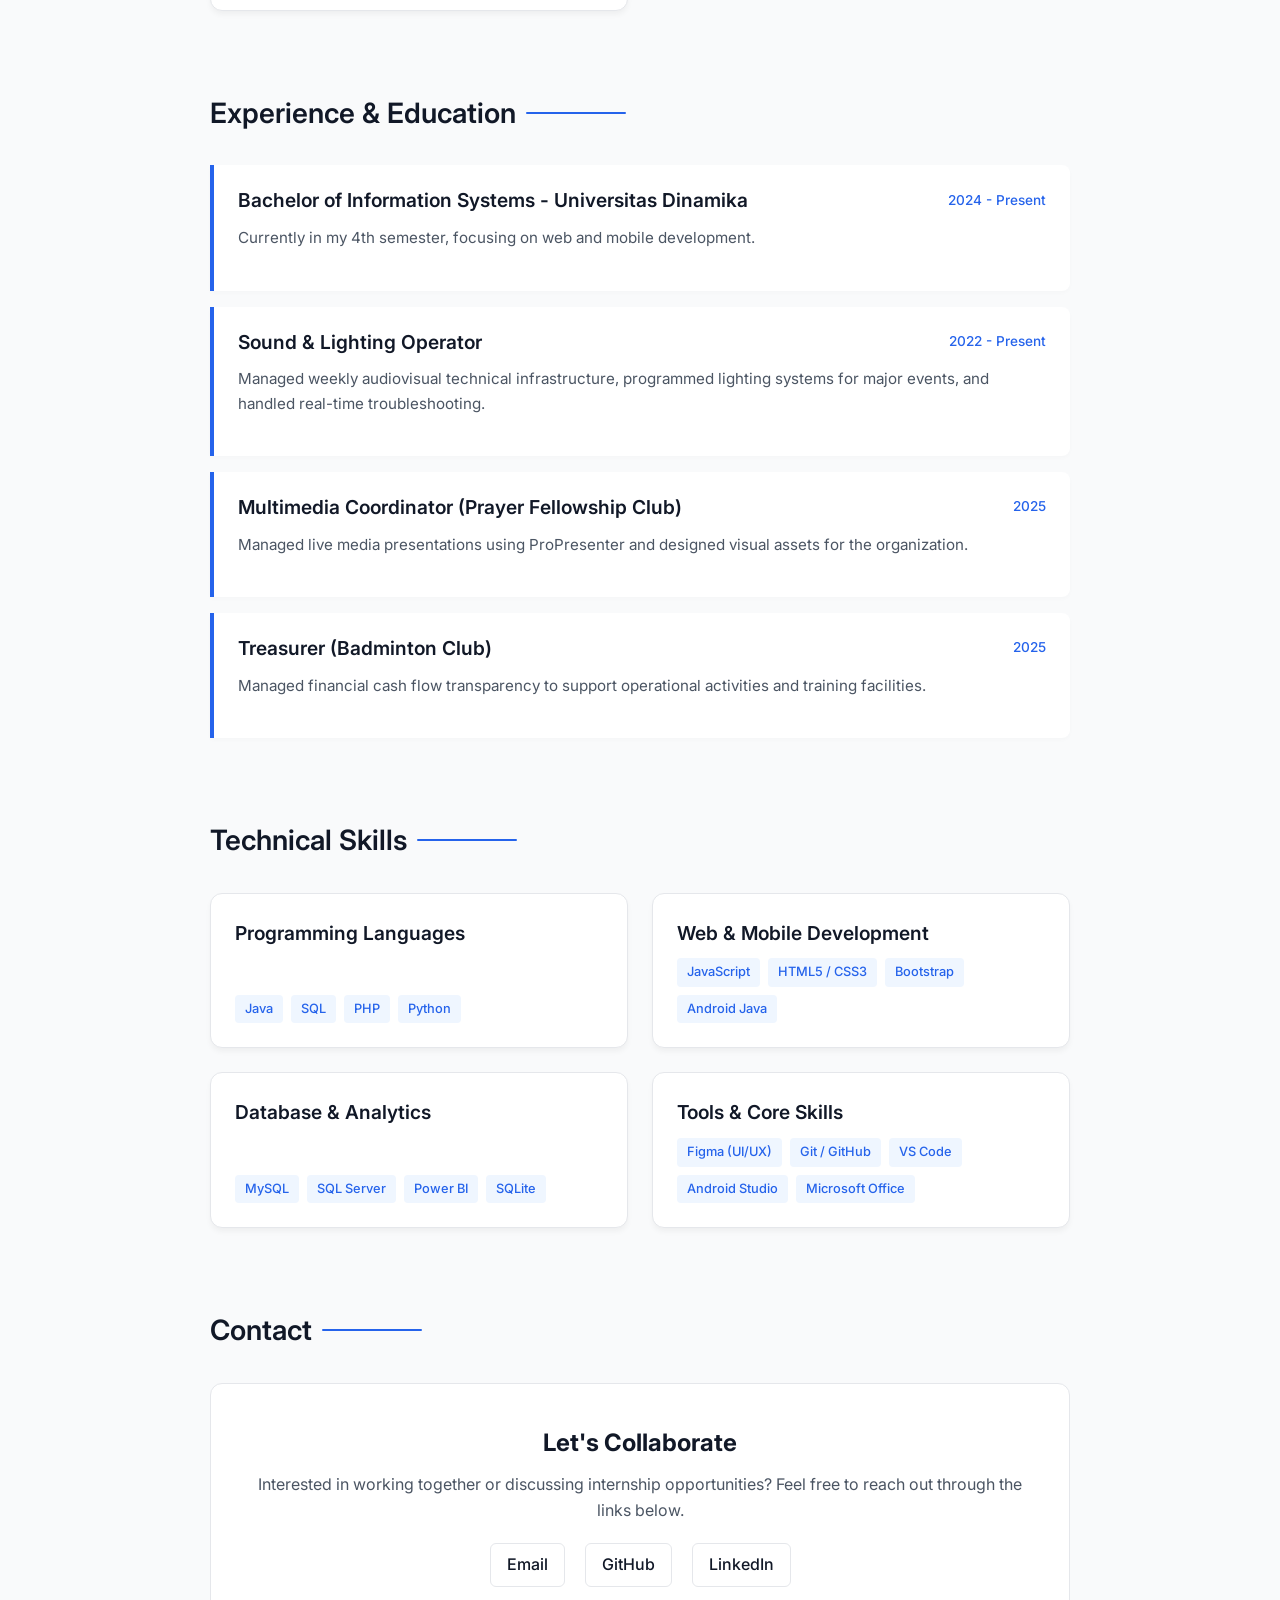
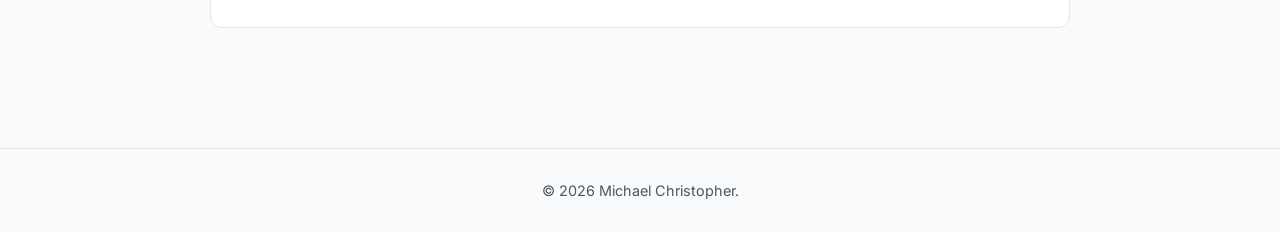
==== commit 7d0cfac8: "Merge branch 'main' of https://github.com/DroXoY/DroXoY.github.io" ====
--- a/index.html
+++ b/index.html
@@ -38,7 +38,7 @@
                 <a href="#contact" class="btn">Contact Me</a>
             </div>
             <div class="hero-image-container">
-                <img src="IMG_4250.jpg" alt="Profile Picture">
+                <img src="IMG_4250.JPG" alt="Profile Picture">
             </div>
         </section>
 
@@ -407,4 +407,4 @@
 
 </body>
 
-</html>+</html>
